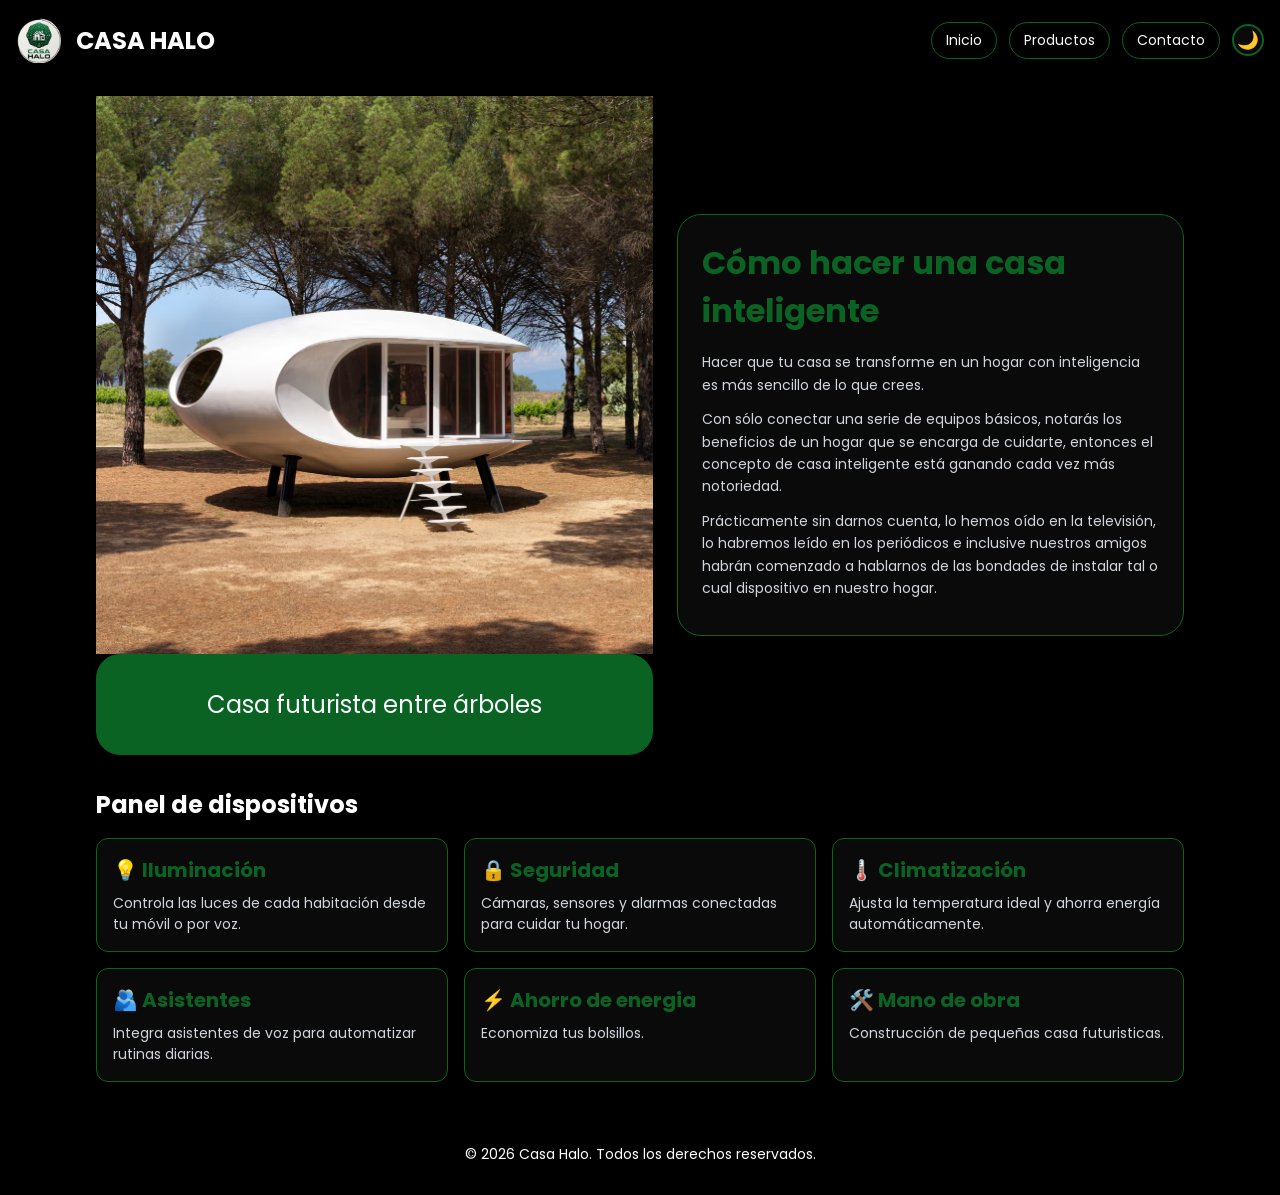
==== index.html @ 9bcbed88 "Subiendo html,css e imagenes" ====
<!DOCTYPE html>
<html lang="es">
<head>
  <meta charset="UTF-8">
  <title>Casa Halo</title>
  <link rel="stylesheet" href="estilo.css">
  <link rel="preconnect" href="https://fonts.googleapis.com">
 <link rel="preconnect" href="https://fonts.gstatic.com" crossorigin>
 <link href="https://fonts.googleapis.com/css2?family=Poppins:wght@300;400;600;700&display=swap" rel="stylesheet">
</head>
<body>
   <input type="checkbox" id="theme-toggle" hidden>
  <header>
   <div class="logo">
         <img src="Imagenes/Logo.png" alt="Casa Halo Logo" class="logo-img">
         <span>CASA HALO</span>
            </div>
    <nav class="barra">
      <a href="index.html" class="nav-link">Inicio</a>
      <a href="Productos.html" class="nav-link">Productos</a>
      <a href="Contactos.html" class="nav-link">Contacto</a>

      <label for="theme-toggle" class="theme-switch"></label>
    </nav>
  </header>

  <main class="main-layout">
    <section class="hero">
      <div class="hero-image">
       <img src="Imagenes/Casa Halo.avif" alt="Vista entrada principal"> 
        <div class="hero-image-placeholder">
          Casa futurista entre árboles
        </div>
      </div>
      <div class="hero-content">
        <h1 class="hero-title">Cómo hacer una casa inteligente</h1>
        <p class="hero-text">
          Hacer que tu casa se transforme en un hogar con inteligencia es más sencillo de lo que crees.
        </p>
        <p class="hero-text">
          Con sólo conectar una serie de equipos básicos, notarás los beneficios de un hogar que se encarga de cuidarte,
          entonces el concepto de casa inteligente está ganando cada vez más notoriedad.
        </p>
        <p class="hero-text">
          Prácticamente sin darnos cuenta, lo hemos oído en la televisión, lo habremos leído en los periódicos e inclusive
          nuestros amigos habrán comenzado a hablarnos de las bondades de instalar tal o cual dispositivo en nuestro hogar.
        </p>
      </div>
    </section>

    <section class="dashboard">
      <h2 class="dashboard-title">Panel de dispositivos</h2>
      <div class="dashboard-grid">
        <article class="card">
          <h3 class="card-title">💡 Iluminación</h3>
          <p class="card-text">
            Controla las luces de cada habitación desde tu móvil o por voz.
          </p>
        </article>
        <article class="card">
          <h3 class="card-title">🔒 ​Seguridad</h3>
          <p class="card-text">
            Cámaras, sensores y alarmas conectadas para cuidar tu hogar.
          </p>
        </article>
        <article class="card">
          <h3 class="card-title">​🌡️​  Climatización</h3>
          <p class="card-text">
            Ajusta la temperatura ideal y ahorra energía automáticamente.
          </p>
        </article>
        <article class="card">
          <h3 class="card-title">​🫂​  Asistentes</h3>
          <p class="card-text">
            Integra asistentes de voz para automatizar rutinas diarias.
          </p>
        </article>
        <article class="card">
          <h3 class="card-title">⚡​  Ahorro de energia</h3>
          <p class="card-text">
            Economiza tus bolsillos.
          </p>
        </article>
          <article class="card">
          <h3 class="card-title">🛠️​  Mano de obra</h3>
          <p class="card-text">
            Construcción de pequeñas casa futuristicas.
          </p>
        </article>
      </div>
    </section>
  </main>

  <footer>
    <p>© 2026 Casa Halo. Todos los derechos reservados.</p>
  </footer>
</body>
</html>
---- estilo.css ----
html {
  --color-gray-50: #f9fafb;
  --color-gray-100: #f3f4f6;
  --color-gray-300: #d1d5db;
  --color-gray-700: #374151;
  --color-gray-900: #111827;
  --color-white: #ffffff;

  --color-heading: #0A6322;
  --color-border-strong: #0A6322;

  --font-size-base: 1rem;
  --font-size-sm: 0.875rem;
  --font-size-lg: 1.25rem;
  --font-size-xl: 1.5rem;
  --font-size-2xl: 2rem;

  --space-xs: 0.5rem;
  --space-sm: 0.75rem;
  --space-md: 1rem;
  --space-lg: 1.5rem;
  --space-xl: 2rem;

  --radius-md: 0.75rem;
  --radius-lg: 1.5rem;

  --accent-color: #0A6322;
  --accent-color-strong: #0A6322;

  --text-color-main: var(--color-gray-50);
  --text-color-muted: var(--color-gray-300);

  --surface-color: #000000;
  --surface-alt-color: #0a0a0a;

  --border-color-soft: var(--color-border-strong);

  font-size: 100%;

  --bg: #000;
  --text: #fff;
  --card-bg: #0a0a0a;
}

*,
*::before,
*::after {
  box-sizing: border-box;
}

body {
  margin: 0;
  font-family: "Poppins", sans-serif;
  font-size: var(--font-size-base);
  color: var(--text-color-main);
  background: var(--surface-color);
  min-height: 100vh;
}

.card {
  background: var(--card-bg);
}

img {
  max-width: 100%;
  height: auto;
  display: block;
}

h1, h2, h3 {
  color: var(--color-heading);
}

header {
  display: flex;
  justify-content: space-between;
  align-items: center;
  padding: var(--space-md);
  color: var(--text-color-main);
}

.logo {
  display: flex;
  align-items: center;
  gap: 0.75rem;
  color: white;
  font-weight: 700;
  font-size: 1.5rem;
}

.logo-img {
  width: 3rem;
  height: 3rem;
  object-fit: contain;
}

.logo-icon {
  font-size: var(--font-size-lg);
}

.logo-text {
  font-size: var(--font-size-lg);
}

.barra {
  display: flex;
  flex-wrap: wrap;
  gap: var(--space-sm);
  align-items: center;
}

.nav-link {
  font-size: var(--font-size-sm);
  text-decoration: none;
  color: var(--text-color-main);
  padding: 0.5em 1em;
  border-radius: 999em;
  border: 1px solid var(--color-border-strong);
}

.nav-link:hover {
  background-color: rgba(255, 255, 255, 0.12);
}

.main-layout {
  padding: var(--space-md);
  padding-bottom: var(--space-xl);
}

.theme-switch {
  width: 2rem;
  height: 2rem;
  border-radius: 50%;
  border: 2px solid var(--color-border-strong);
  cursor: pointer;
  position: relative;
  display: flex;
  align-items: center;
  justify-content: center;
  font-size: 1.1rem;
  color: var(--color-heading);
  background: var(--surface-alt-color);
  transition: 0.3s ease;
}

.theme-switch::before {
  content: "🌙";
  transition: 0.3s ease;
}

#theme-toggle:checked + header .theme-switch::before {
  content: "☀️";
}

#theme-toggle:checked ~ * {
  --surface-color: #ffffff;
  --surface-alt-color: #f3f4f6;
  --text-color-main: #111827;
  --text-color-muted: #374151;
  --color-heading: #0A6322;
  --color-border-strong: #0A6322;
  background: var(--surface-color);
  color: var(--text-color-main);
}

.hero {
  display: grid;
  gap: var(--space-lg);
}

.hero-image {
  width: 100%;
  border: 50%;
}

.hero-image-placeholder {
  background: linear-gradient(135deg, var(--accent-color), var(--accent-color-strong));
  border-radius: var(--radius-lg);
  padding: var(--space-xl);
  color: var(--text-color-main);
  text-align: center;
  font-size: var(--font-size-lg);
  border: 1px solid var(--color-border-strong);
}

.hero-content {
  background-color: var(--surface-alt-color);
  border-radius: var(--radius-lg);
  padding: var(--space-lg);
  box-shadow: 0 0.5rem 1.5rem rgba(0, 0, 0, 0.25);
  border: 1px solid var(--color-border-strong);
}

.hero-title {
  margin: 0 0 var(--space-md);
  font-size: var(--font-size-2xl);
}

.hero-text {
  margin: 0 0 var(--space-sm);
  font-size: var(--font-size-sm);
  line-height: 1.6;
  color: var(--text-color-muted);
}

.dashboard {
  margin-top: var(--space-xl);
}

.dashboard-title {
  margin: 0 0 var(--space-md);
  font-size: var(--font-size-xl);
  color: var(--color-white);
}

.dashboard-grid {
  display: grid;
  gap: var(--space-md);
  grid-template-columns: repeat(auto-fill, minmax(300px, 1fr));
}

.card {
  background-color: var(--surface-alt-color);
  border-radius: var(--radius-md);
  padding: var(--space-md);
  border: 1px solid var(--color-border-strong);
}

.card-title {
  margin: 0 0 var(--space-xs);
  font-size: var(--font-size-lg);
}

.card-text {
  margin: 0;
  font-size: var(--font-size-sm);
  color: var(--text-color-muted);
}

footer {
  padding: var(--space-md);
  text-align: center;
  color: var(--color-white);
  font-size: var(--font-size-sm);
}

.footer-text {
  margin: 0;
}

@media (min-width: 48rem) {
  .site-header {
    flex-direction: row;
    justify-content: space-between;
    align-items: center;
  }

  .main-layout {
    max-width: 70rem;
    margin: 0 auto;
  }

  .hero {
    grid-template-columns: 1.1fr 1fr;
    align-items: center;
  }

  .hero-image-placeholder {
    padding: var(--space-xl);
    font-size: var(--font-size-xl);
  }
}
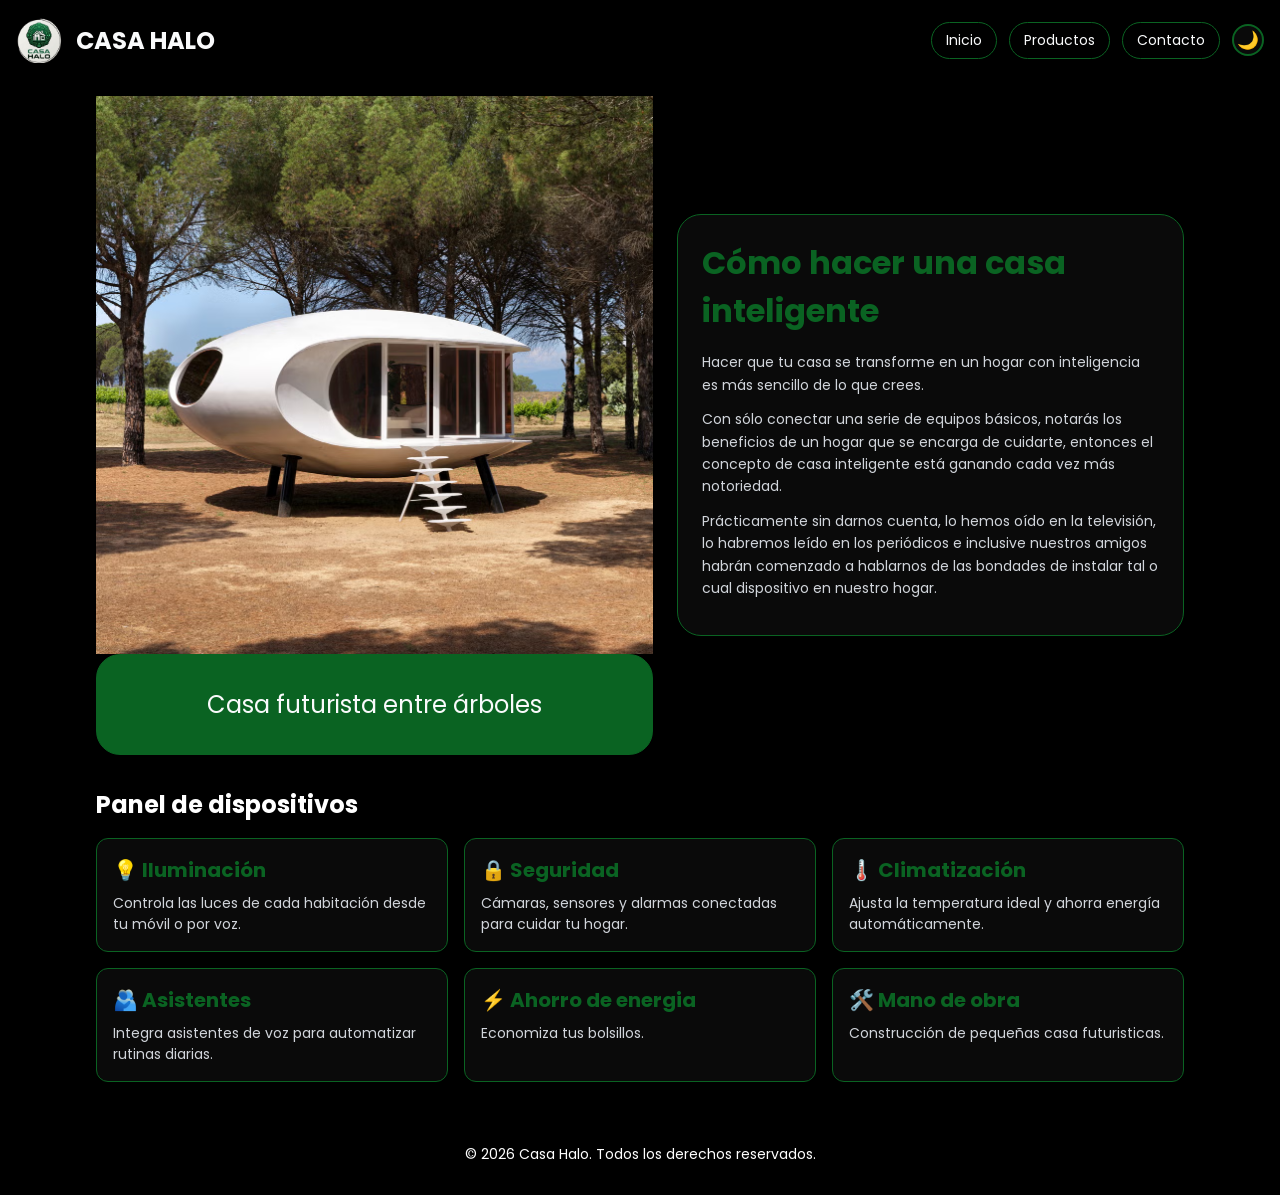
==== commit 74b6cc6f: "Agregado de modo Luz/Oscuro" ====
--- a/index.html
+++ b/index.html
@@ -10,6 +10,7 @@
 </head>
 <body>
    <input type="checkbox" id="theme-toggle" hidden>
+   <div class="pagina">
   <header>
    <div class="logo">
          <img src="Imagenes/Logo.png" alt="Casa Halo Logo" class="logo-img">
@@ -94,5 +95,6 @@
   <footer>
     <p>© 2026 Casa Halo. Todos los derechos reservados.</p>
   </footer>
+  </div>
 </body>
 </html>
--- a/estilo.css
+++ b/estilo.css
@@ -57,6 +57,14 @@
   min-height: 100vh;
 }
 
+.pagina {
+  min-height: 100vh;
+  background: var(--surface-color);
+  color: var(--text-color-main);
+}
+
+
+
 .card {
   background: var(--card-bg);
 }
@@ -86,6 +94,7 @@
   color: white;
   font-weight: 700;
   font-size: 1.5rem;
+  color: var(--text-color-main);
 }
 
 .logo-img {
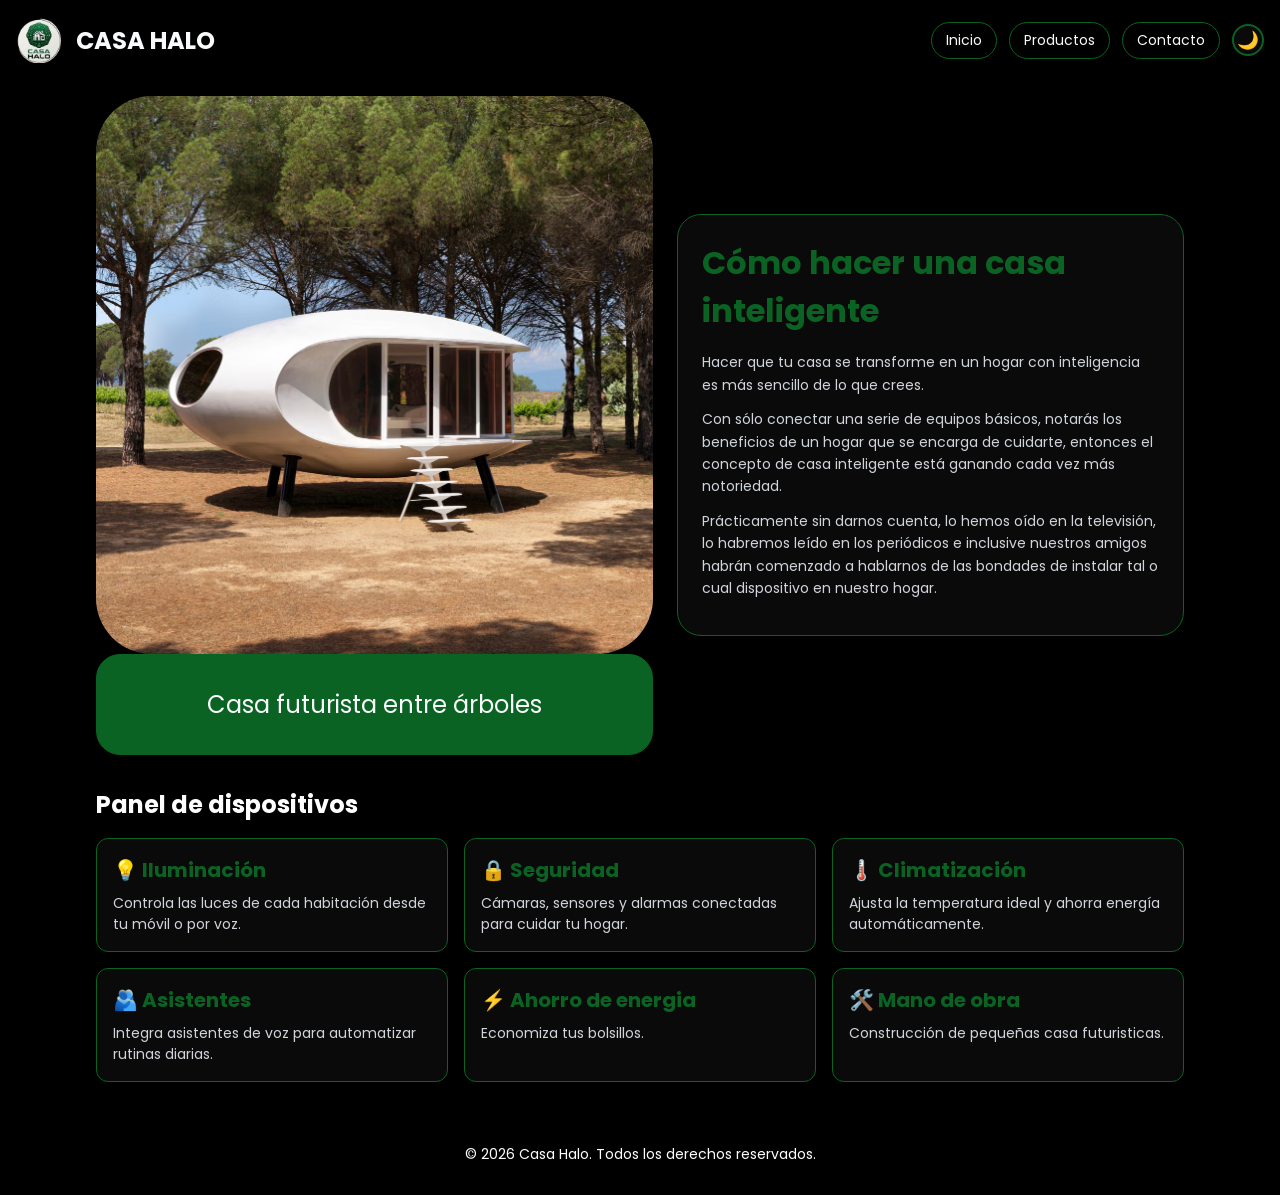
==== commit 8d9b82ea: "Correcciones y mejoras visuales" ====
--- a/index.html
+++ b/index.html
@@ -28,7 +28,7 @@
   <main class="main-layout">
     <section class="hero">
       <div class="hero-image">
-       <img src="Imagenes/Casa Halo.avif" alt="Vista entrada principal"> 
+       <img src="Imagenes/Casa Halo.avif" alt="Vista entrada principal" class="imagen"> 
         <div class="hero-image-placeholder">
           Casa futurista entre árboles
         </div>
--- a/estilo.css
+++ b/estilo.css
@@ -62,7 +62,6 @@
   background: var(--surface-color);
   color: var(--text-color-main);
 }
-
 
 
 .card {
@@ -157,11 +156,11 @@
   transition: 0.3s ease;
 }
 
-#theme-toggle:checked + header .theme-switch::before {
+#theme-toggle:checked ~ .pagina header .theme-switch::before {
   content: "☀️";
 }
 
-#theme-toggle:checked ~ * {
+#theme-toggle:checked ~ .pagina {
   --surface-color: #ffffff;
   --surface-alt-color: #f3f4f6;
   --text-color-main: #111827;
@@ -182,6 +181,10 @@
   border: 50%;
 }
 
+.imagen{
+  border-radius: 10%;
+}
+
 .hero-image-placeholder {
   background: linear-gradient(135deg, var(--accent-color), var(--accent-color-strong));
   border-radius: var(--radius-lg);
@@ -244,6 +247,34 @@
   margin: 0;
   font-size: var(--font-size-sm);
   color: var(--text-color-muted);
+}
+
+.apartado{
+flex: 1;
+    color: var(--text-color-muted);
+    border-radius: var(--radius-lg);
+  padding: var(--space-lg);
+  box-shadow: 0 0.5rem 1.5rem rgba(0, 0, 0, 0.25);
+  border: 1px solid var(--color-border-strong);
+    display: flex;
+    flex-direction: column;
+    align-items: center;
+    }
+
+   .img-apartado {
+    width: 20%;
+    height: 10%;
+    object-fit: cover;
+    border-radius: 10%;
+}
+
+.area{
+    max-width: 80%;
+    margin: 0 auto;
+    padding: 5%;
+    display: flex;
+    flex-direction: column;
+    gap: 18px;
 }
 
 footer {
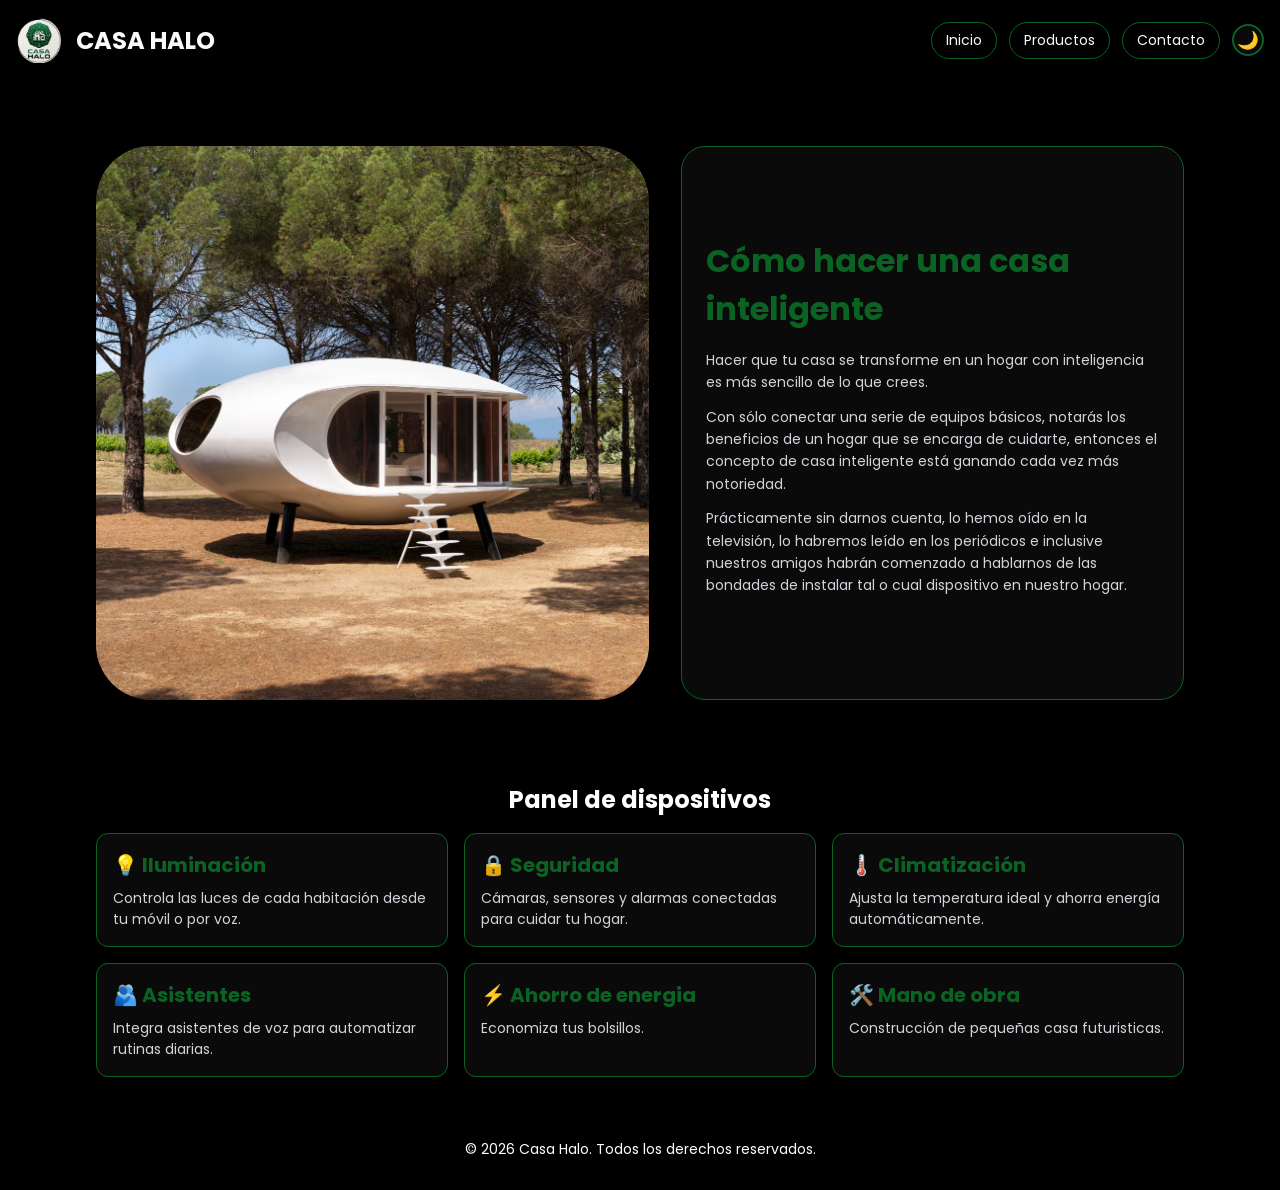
==== commit 6f1cc5e9: "Correciones y mejoras en general" ====
--- a/index.html
+++ b/index.html
@@ -25,13 +25,12 @@
     </nav>
   </header>
 
+  <br><br>
+  
   <main class="main-layout">
     <section class="hero">
       <div class="hero-image">
        <img src="Imagenes/Casa Halo.avif" alt="Vista entrada principal" class="imagen"> 
-        <div class="hero-image-placeholder">
-          Casa futurista entre árboles
-        </div>
       </div>
       <div class="hero-content">
         <h1 class="hero-title">Cómo hacer una casa inteligente</h1>
@@ -49,6 +48,7 @@
       </div>
     </section>
 
+    <br><br>
     <section class="dashboard">
       <h2 class="dashboard-title">Panel de dispositivos</h2>
       <div class="dashboard-grid">
--- a/estilo.css
+++ b/estilo.css
@@ -173,26 +173,21 @@
 
 .hero {
   display: grid;
-  gap: var(--space-lg);
+  grid-template-columns: 1fr 1fr;
+  gap: 2rem;
+  align-items: stretch;
 }
 
 .hero-image {
   width: 100%;
   border: 50%;
+  aspect-ratio: 1 / 1;
+  object-fit: cover;
+  border-radius: 1.5rem
 }
 
 .imagen{
   border-radius: 10%;
-}
-
-.hero-image-placeholder {
-  background: linear-gradient(135deg, var(--accent-color), var(--accent-color-strong));
-  border-radius: var(--radius-lg);
-  padding: var(--space-xl);
-  color: var(--text-color-main);
-  text-align: center;
-  font-size: var(--font-size-lg);
-  border: 1px solid var(--color-border-strong);
 }
 
 .hero-content {
@@ -201,6 +196,10 @@
   padding: var(--space-lg);
   box-shadow: 0 0.5rem 1.5rem rgba(0, 0, 0, 0.25);
   border: 1px solid var(--color-border-strong);
+  min-height: 100%;
+  flex-direction: column;
+  justify-content: center;
+  display: flex;
 }
 
 .hero-title {
@@ -223,6 +222,7 @@
   margin: 0 0 var(--space-md);
   font-size: var(--font-size-xl);
   color: var(--color-white);
+  text-align: center;
 }
 
 .dashboard-grid {
@@ -262,8 +262,14 @@
     }
 
    .img-apartado {
-    width: 20%;
-    height: 10%;
+    width: 10rem;
+    height: 10rem;
+    object-fit: cover;
+    border-radius: 1rem;
+}
+.img-apartado2 {
+    width: 40%;
+    height: 20%;
     object-fit: cover;
     border-radius: 10%;
 }
